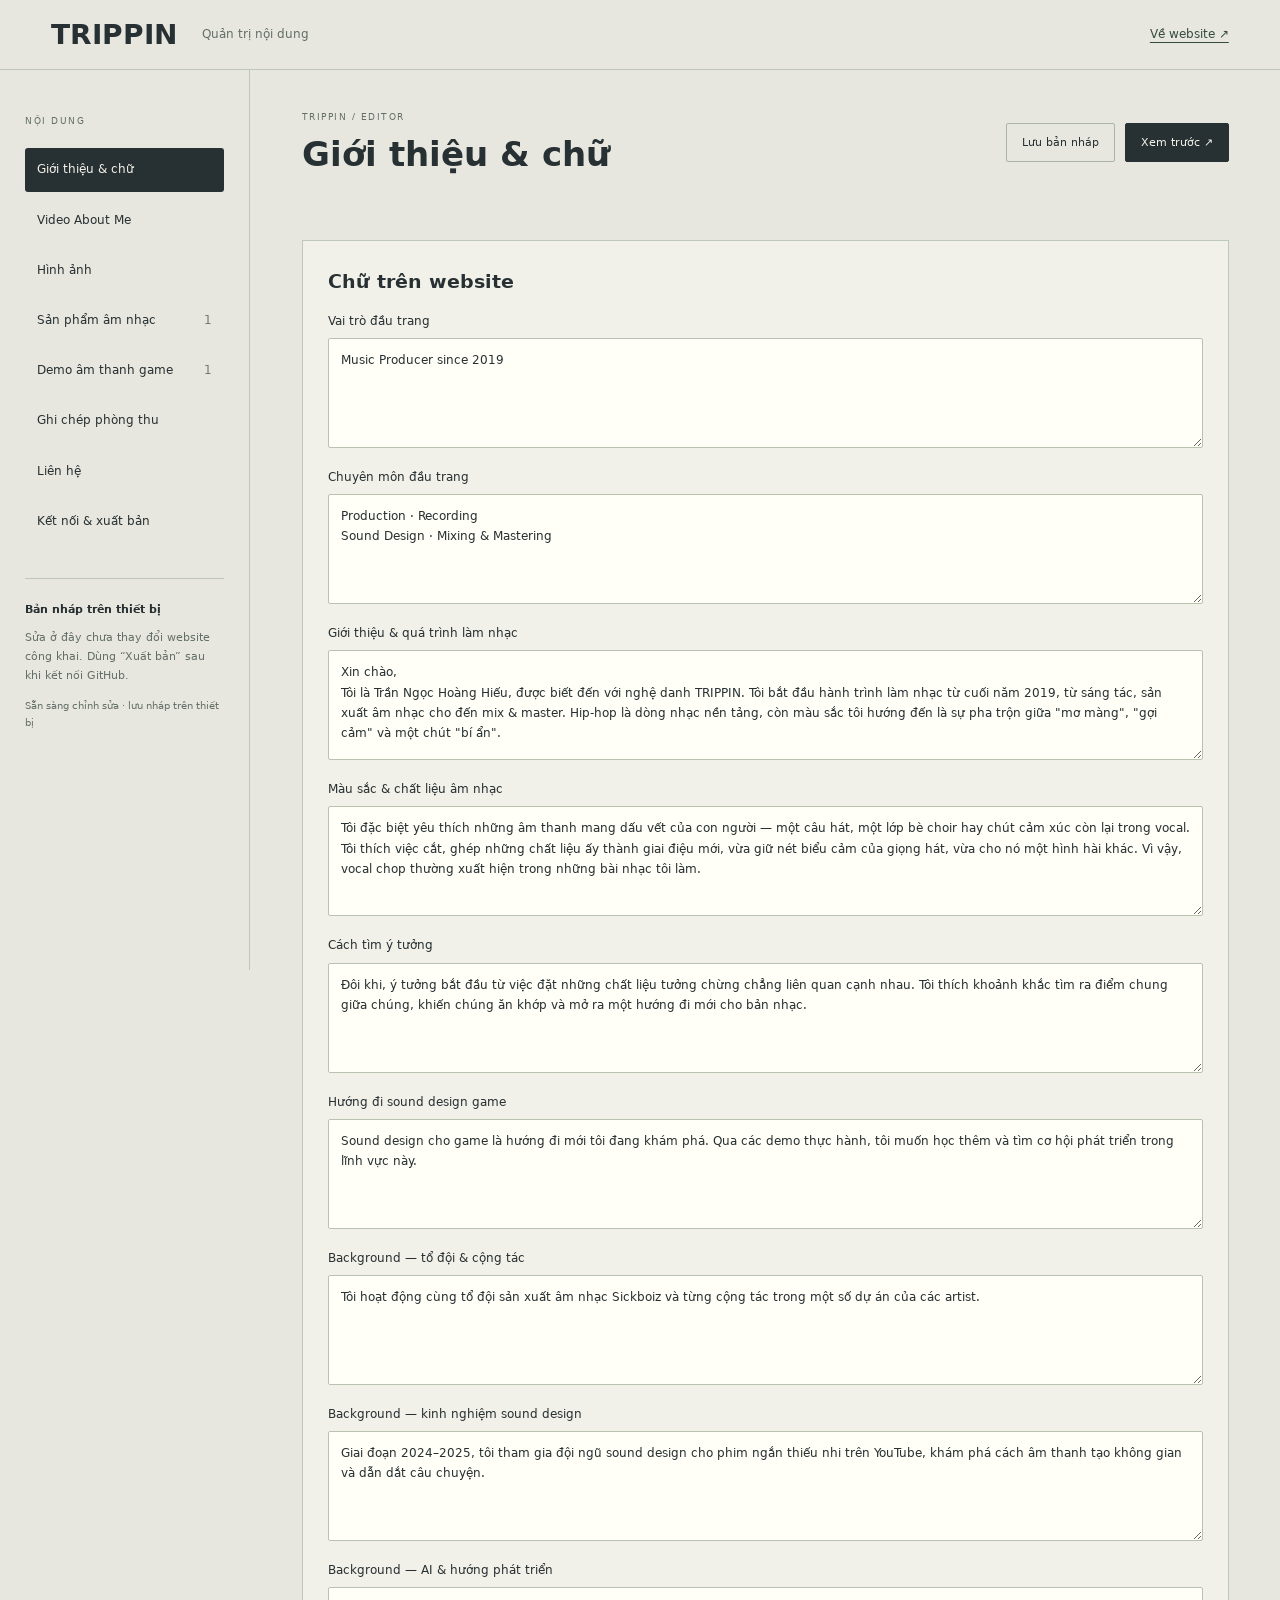
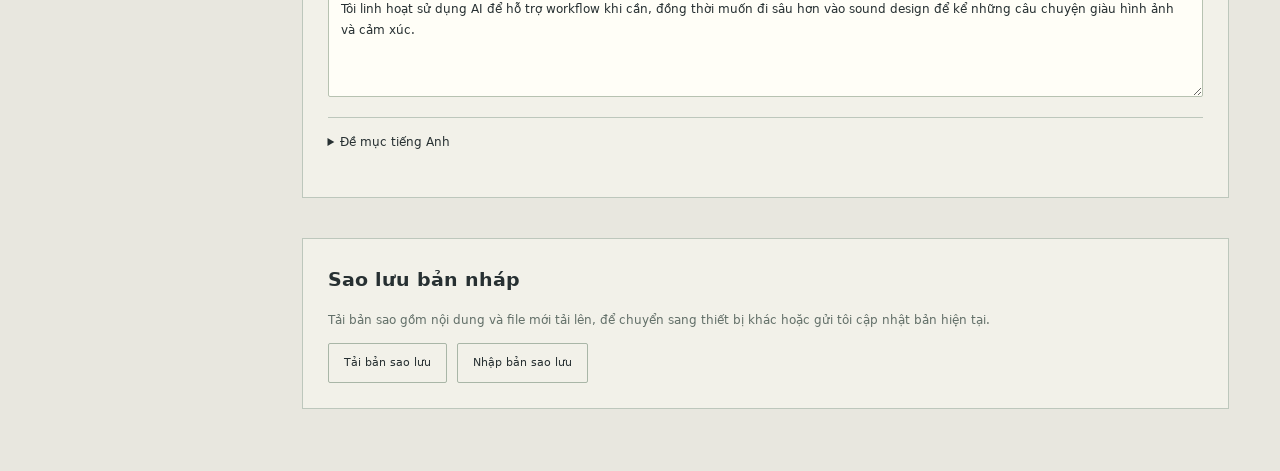
==== admin.html @ eca62a01 "Publish TRIPPIN music portfolio with editor and samurai visuals" ====
<!doctype html><html lang="vi"><head><meta charset="utf-8"><meta name="viewport" content="width=device-width,initial-scale=1"><meta name="robots" content="noindex,nofollow"><title>TRIPPIN — Quản trị nội dung</title><link rel="stylesheet" href="fonts.css?v=19"><link rel="stylesheet" href="admin.css?v=19"><script defer src="editor-store.js"></script><script defer src="publisher.js"></script><script defer src="youtube-preview.js"></script><script defer src="admin.js"></script></head><body>
<header><a href="./" class="brand">TRIPPIN</a><span>Quản trị nội dung</span><a href="./" class="back">Về website ↗</a></header>
<div class="workspace"><aside><p class="eyebrow">NỘI DUNG</p><nav aria-label="Các mục chỉnh sửa"><button data-tab="intro" class="active">Giới thiệu & chữ</button><button data-tab="aboutVideos">Video About Me</button><button data-tab="images">Hình ảnh</button><button data-tab="music">Sản phẩm âm nhạc <span id="musicCount">0</span></button><button data-tab="games">Demo âm thanh game <span id="gameCount">0</span></button><button data-tab="notes">Ghi chép phòng thu</button><button data-tab="contact">Liên hệ</button><button data-tab="publish">Kết nối & xuất bản</button></nav><div class="draft-note"><strong>Bản nháp trên thiết bị</strong><p>Sửa ở đây chưa thay đổi website công khai. Dùng “Xuất bản” sau khi kết nối GitHub.</p><span id="draftStatus" role="status">Đang tải…</span></div></aside>
<main><div class="toolbar"><div><span class="eyebrow">TRIPPIN / EDITOR</span><h1 id="panelTitle">Giới thiệu & chữ</h1></div><div class="toolbar-buttons"><button id="saveDraft" class="button">Lưu bản nháp</button><button id="preview" class="button dark">Xem trước ↗</button></div></div><p id="notice" class="notice" role="status" aria-live="polite"></p><div id="editorPanel"></div>
<section id="publishPanel" hidden><div class="card"><h2>Kết nối GitHub</h2><p>Thiết lập một lần để đưa portfolio lên địa chỉ miễn phí không có chữ “chatgpt”. Những lần sau, bạn chỉnh nội dung tại đây rồi xuất bản.</p><ol><li>Tạo repository <strong>trippin</strong>, chọn <strong>Public</strong> và bật <strong>Add README</strong>. <a href="https://github.com/new?name=trippin" target="_blank" rel="noopener noreferrer">Tạo repository ↗</a></li><li>Tạo mã truy cập giới hạn cho repository này, quyền <strong>Contents: Read and write</strong>. <a href="https://github.com/settings/personal-access-tokens/new" target="_blank" rel="noopener noreferrer">Tạo mã truy cập ↗</a></li><li>Điền bên dưới và kết nối. Sau lần xuất bản đầu, bật GitHub Pages theo hướng dẫn hiện ra.</li></ol><div class="form-grid"><label>Tài khoản GitHub<input id="githubOwner" autocomplete="off" value="hoanghieusoundwork"></label><label>Repository<input id="githubRepo" autocomplete="off" value="trippin"></label></div><label>Mã truy cập GitHub<input id="githubToken" type="password" autocomplete="off" placeholder="Chỉ nhập tại đây; không gửi trong cuộc trò chuyện"></label><p class="help">Mã chỉ được giữ trong phiên đang mở và gửi trực tiếp đến GitHub. Khi tải lại trang, bạn cần kết nối lại.</p><div class="actions"><button id="connect" class="button dark">Kết nối GitHub</button><button id="disconnect" class="button" disabled>Ngắt kết nối</button><button id="loadRemote" class="button" disabled>Tải nội dung đã xuất bản</button></div><p id="connectionStatus" role="status">Chưa kết nối. Bạn vẫn có thể sửa và xem trước bản nháp.</p></div><div class="card"><h2>Xuất bản nội dung</h2><p>Bản đang xem trên thiết bị sẽ được ghi vào repository đã chọn. Bản lưu trên GitHub tồn tại giữa các thiết bị; website cần GitHub Pages để đưa thay đổi ra công khai.</p><button id="publish" class="button dark" disabled>Xuất bản lên GitHub</button><p id="publishStatus" role="status" aria-live="polite"></p><div id="publishResult"></div></div></section>
<section class="backup card"><h2>Sao lưu bản nháp</h2><p>Tải bản sao gồm nội dung và file mới tải lên, để chuyển sang thiết bị khác hoặc gửi tôi cập nhật bản hiện tại.</p><div class="actions"><button id="exportBackup" class="button">Tải bản sao lưu</button><label class="file-label button">Nhập bản sao lưu<input id="importBackup" type="file" accept="application/json,.json"></label></div></section>
</main></div>
<dialog id="confirmDialog" aria-labelledby="confirmTitle"><h2 id="confirmTitle">Xác nhận</h2><p id="confirmMessage"></p><div class="actions"><button id="cancelConfirm" class="button">Hủy</button><button id="acceptConfirm" class="button dark">Tiếp tục</button></div></dialog>
</body></html>
---- fonts.css ----
@font-face{font-family:TrippinSans;src:url('assets/fonts/trippin-sans-regular.woff') format('woff');font-display:swap;font-weight:400;font-style:normal}
@font-face{font-family:TrippinSans;src:url('assets/fonts/trippin-sans-bold.woff') format('woff');font-display:swap;font-weight:700;font-style:normal}
---- admin.css ----
:root{--bg:#e8e7df;--ink:#273032;--muted:#637069;--line:#bdc7bc;--panel:#f2f1e9;--accent:#354b40}*{box-sizing:border-box}body{margin:0;background:var(--bg);color:var(--ink);font:14px/1.6 TrippinSans,Arial,Helvetica,sans-serif}button,input,textarea{font:inherit}button{cursor:pointer}a{color:var(--accent);text-underline-offset:4px}button:focus-visible,a:focus-visible,input:focus-visible,textarea:focus-visible{outline:2px solid #58835b;outline-offset:3px}header{display:flex;gap:25px;align-items:center;padding:18px 4%;border-bottom:1px solid var(--line)}.brand{font:700 28px TrippinSans,Arial,sans-serif;text-decoration:none;color:var(--ink)}header>span{font-size:12px;color:var(--muted)}.back{margin-left:auto;font-size:12px}.workspace{display:grid;grid-template-columns:250px 1fr;max-width:1500px;margin:auto}aside{border-right:1px solid var(--line);padding:35px 25px;position:sticky;top:0;height:100dvh}.eyebrow{font-size:9px;letter-spacing:1.5px;color:var(--muted);display:block}aside nav{display:flex;flex-direction:column;gap:7px;margin-top:20px}aside nav button{background:none;border:0;padding:12px;text-align:left;color:var(--ink);font-size:12px;border-radius:3px}aside nav button.active{background:var(--ink);color:var(--panel)}aside nav button span{float:right;opacity:.6}.draft-note{margin-top:35px;padding-top:22px;border-top:1px solid var(--line);font-size:11px;color:var(--muted)}.draft-note strong{color:var(--ink)}.draft-note p{line-height:1.7}.draft-note>span{font-size:10px}main{padding:40px 5%;max-width:1150px;width:100%}.toolbar{display:flex;align-items:center;justify-content:space-between;gap:20px;margin-bottom:25px}h1{font:700 34px/1.2 TrippinSans,Arial,sans-serif;margin:10px 0 0}h2{font-size:19px;font-weight:700;margin:0 0 15px}h3{font-size:14px;margin:0}.button{display:inline-flex;align-items:center;justify-content:center;background:none;color:var(--ink);border:1px solid #a9b6a7;padding:10px 15px;cursor:pointer;font-size:11px;border-radius:2px;text-decoration:none}.button:hover{background:#d4ddce}.button.dark{background:var(--ink);color:var(--panel);border-color:var(--ink)}.button:disabled{opacity:.45;cursor:not-allowed}.toolbar-buttons,.actions{display:flex;gap:10px;flex-wrap:wrap}.card{padding:25px;background:var(--panel);border:1px solid var(--line);margin-bottom:22px}.card p,.card li{font-size:12px;color:var(--muted);line-height:1.8}.card ol{padding-left:20px}.card li{margin-bottom:10px}label{display:block;margin:0 0 20px;font-size:12px;color:var(--ink)}label .help{display:block;margin:7px 0 0}input:not([type=file]),textarea{display:block;width:100%;background:#fffef7;border:1px solid #b7c2b1;padding:11px 12px;color:var(--ink);margin-top:7px;border-radius:2px}textarea{resize:vertical;min-height:110px;line-height:1.7}input[type=file]{display:block;margin-top:10px;font-size:11px;max-width:100%}.help{font-size:10px;color:var(--muted);font-weight:normal}.form-grid{display:grid;grid-template-columns:1fr 1fr;gap:20px}.notice{font-size:12px;margin:0 0 20px;min-height:20px;color:#375841}.notice.error{color:#963927}.backup{margin-top:40px}.file-label{margin:0}.file-label input{display:none}.item-head{display:flex;justify-content:space-between;align-items:center;margin-bottom:22px}.item-actions{display:flex;gap:6px}.item-actions .button{padding:6px 9px;font-size:10px}.image-preview{display:block;max-height:180px;max-width:100%;object-fit:contain;margin:12px 0;background:#c9d0c5}.media-field{padding:15px;border:1px solid #d0d6c9;margin-bottom:18px}.media-field label{margin-bottom:8px}.media-field .help{margin:5px 0}#publishStatus,#connectionStatus{font-size:12px;white-space:pre-line}#publishResult a{display:block;font-size:12px;margin:10px 0}.empty{padding:20px 0;color:var(--muted);font-size:12px}dialog{max-width:500px;width:calc(100% - 30px);border:1px solid var(--line);background:var(--panel);color:var(--ink);padding:30px}dialog::backdrop{background:#182522b0}dialog p{font-size:13px;white-space:pre-line}details{border-top:1px solid var(--line);padding-top:15px;margin-top:20px}summary{cursor:pointer;font-size:12px;margin-bottom:20px}[hidden]{display:none!important}@media(max-width:950px){.workspace{grid-template-columns:200px 1fr}aside{padding:30px 16px}main{padding:30px 4%}.toolbar{display:block}.toolbar-buttons{margin-top:20px}.toolbar h1{font-size:30px}}@media(max-width:650px){header{padding:17px 5%;gap:15px}header>span{font-size:10px}.back{font-size:10px}.workspace{display:block}aside{height:auto;position:static;padding:18px 5%;border-right:0;border-bottom:1px solid var(--line)}aside>.eyebrow,.draft-note{display:none}aside nav{flex-direction:row;overflow:auto;gap:8px;margin:0}aside nav button{white-space:nowrap;padding:9px 12px;font-size:10px}aside nav button span{float:none;margin-left:7px}main{padding:25px 5%}.card{padding:20px}.form-grid{grid-template-columns:1fr;gap:0}.item-head{align-items:flex-start;gap:15px}.item-actions{flex-wrap:wrap}.toolbar h1{font-size:29px}.button{padding:10px 12px}.card h2{font-size:18px}}
select{display:block;width:100%;font:inherit;padding:12px;margin-top:8px;border:1px solid #b7bcb3;background:#fff;color:#273032}select:focus-visible{outline:2px solid #935b43;outline-offset:2px}
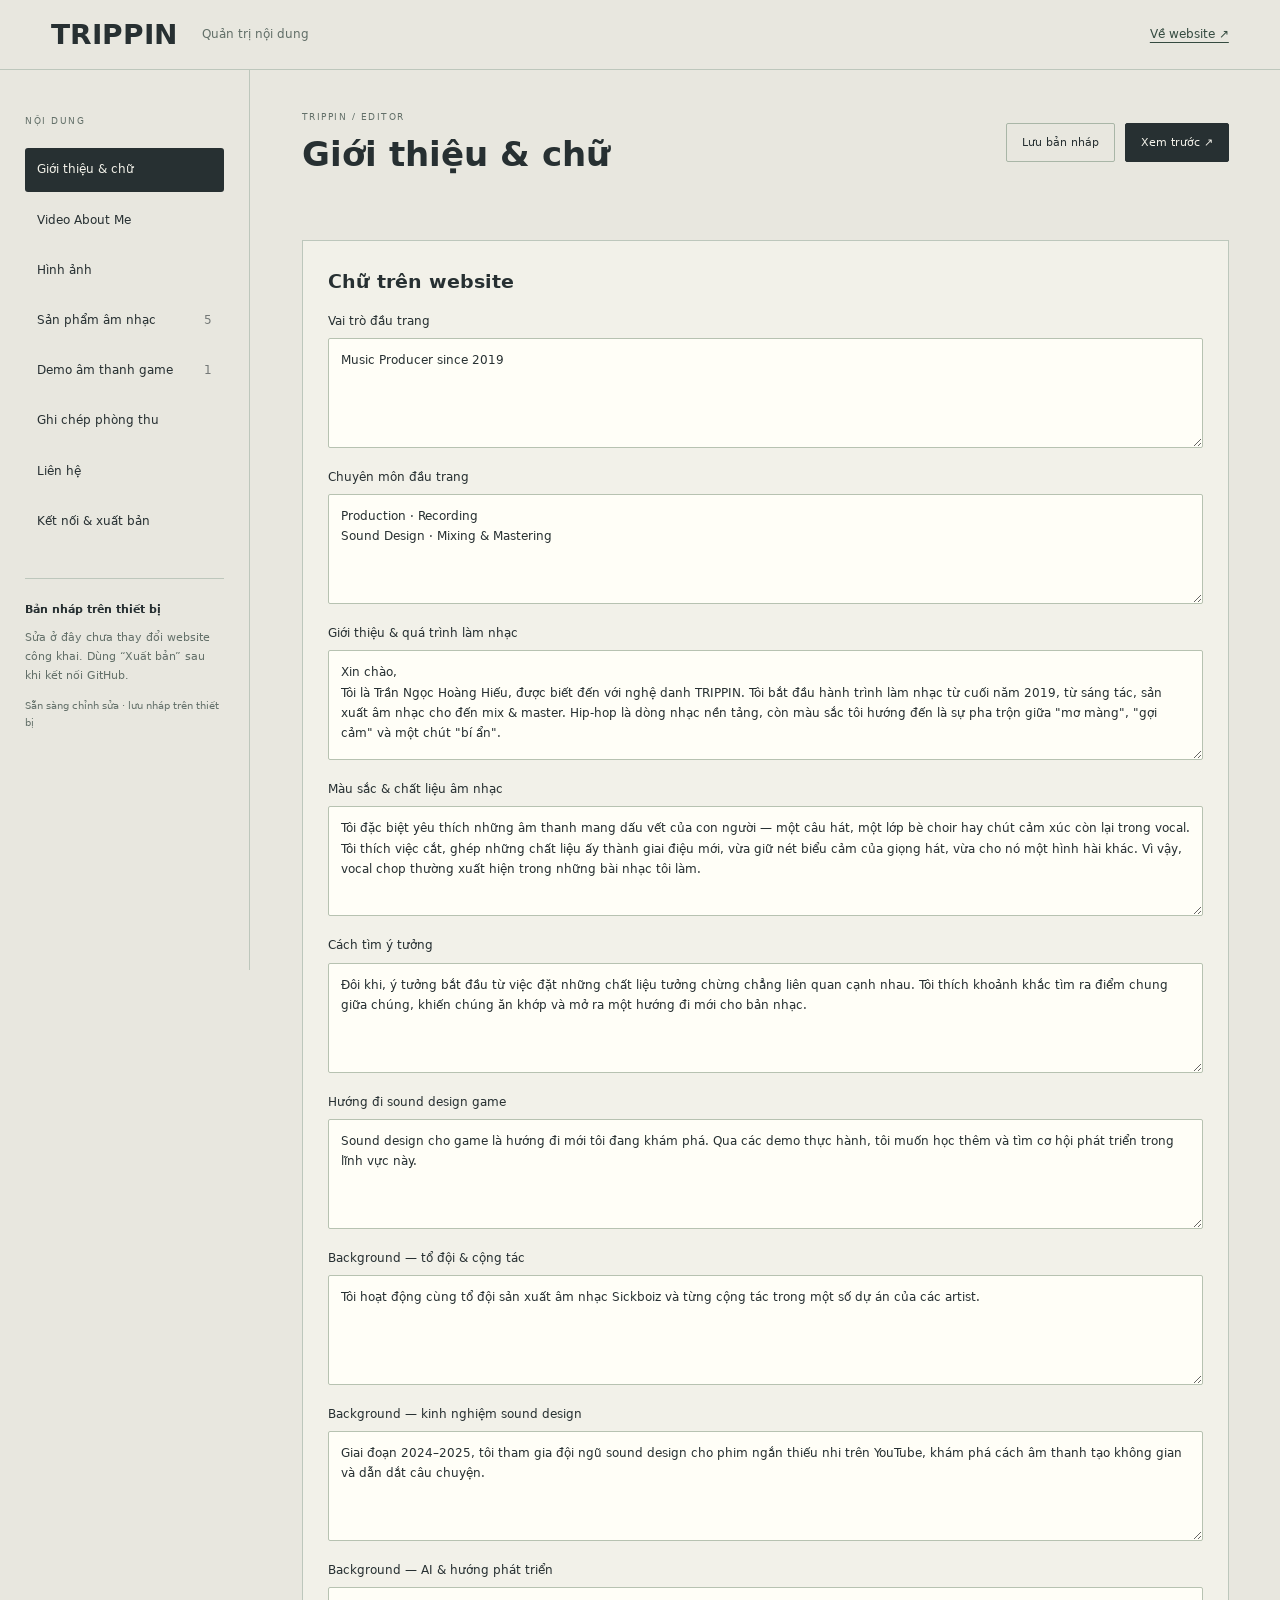
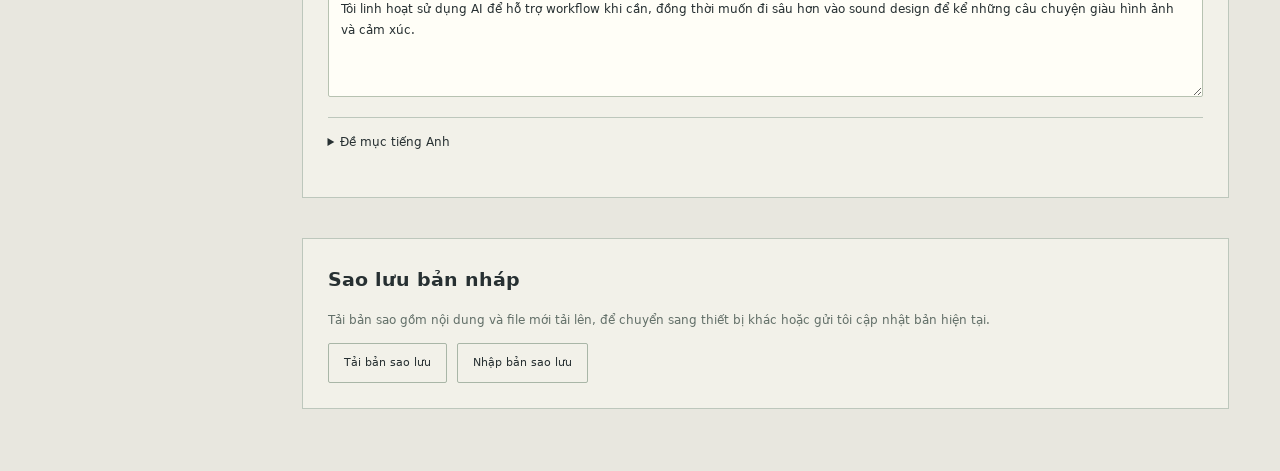
==== commit db5a5d61: "Add selected releases, Sick Flavors artwork and timed previews" ====
--- a/admin.html
+++ b/admin.html
@@ -1,4 +1,4 @@
-<!doctype html><html lang="vi"><head><meta charset="utf-8"><meta name="viewport" content="width=device-width,initial-scale=1"><meta name="robots" content="noindex,nofollow"><title>TRIPPIN — Quản trị nội dung</title><link rel="stylesheet" href="fonts.css?v=19"><link rel="stylesheet" href="admin.css?v=19"><script defer src="editor-store.js"></script><script defer src="publisher.js"></script><script defer src="youtube-preview.js"></script><script defer src="admin.js"></script></head><body>
+<!doctype html><html lang="vi"><head><meta charset="utf-8"><meta name="viewport" content="width=device-width,initial-scale=1"><meta name="robots" content="noindex,nofollow"><title>TRIPPIN — Quản trị nội dung</title><link rel="stylesheet" href="fonts.css?v=19"><link rel="stylesheet" href="admin.css?v=19"><script defer src="editor-store.js"></script><script defer src="publisher.js"></script><script defer src="youtube-preview.js?v=2"></script><script defer src="admin.js?v=31"></script></head><body>
 <header><a href="./" class="brand">TRIPPIN</a><span>Quản trị nội dung</span><a href="./" class="back">Về website ↗</a></header>
 <div class="workspace"><aside><p class="eyebrow">NỘI DUNG</p><nav aria-label="Các mục chỉnh sửa"><button data-tab="intro" class="active">Giới thiệu & chữ</button><button data-tab="aboutVideos">Video About Me</button><button data-tab="images">Hình ảnh</button><button data-tab="music">Sản phẩm âm nhạc <span id="musicCount">0</span></button><button data-tab="games">Demo âm thanh game <span id="gameCount">0</span></button><button data-tab="notes">Ghi chép phòng thu</button><button data-tab="contact">Liên hệ</button><button data-tab="publish">Kết nối & xuất bản</button></nav><div class="draft-note"><strong>Bản nháp trên thiết bị</strong><p>Sửa ở đây chưa thay đổi website công khai. Dùng “Xuất bản” sau khi kết nối GitHub.</p><span id="draftStatus" role="status">Đang tải…</span></div></aside>
 <main><div class="toolbar"><div><span class="eyebrow">TRIPPIN / EDITOR</span><h1 id="panelTitle">Giới thiệu & chữ</h1></div><div class="toolbar-buttons"><button id="saveDraft" class="button">Lưu bản nháp</button><button id="preview" class="button dark">Xem trước ↗</button></div></div><p id="notice" class="notice" role="status" aria-live="polite"></p><div id="editorPanel"></div>
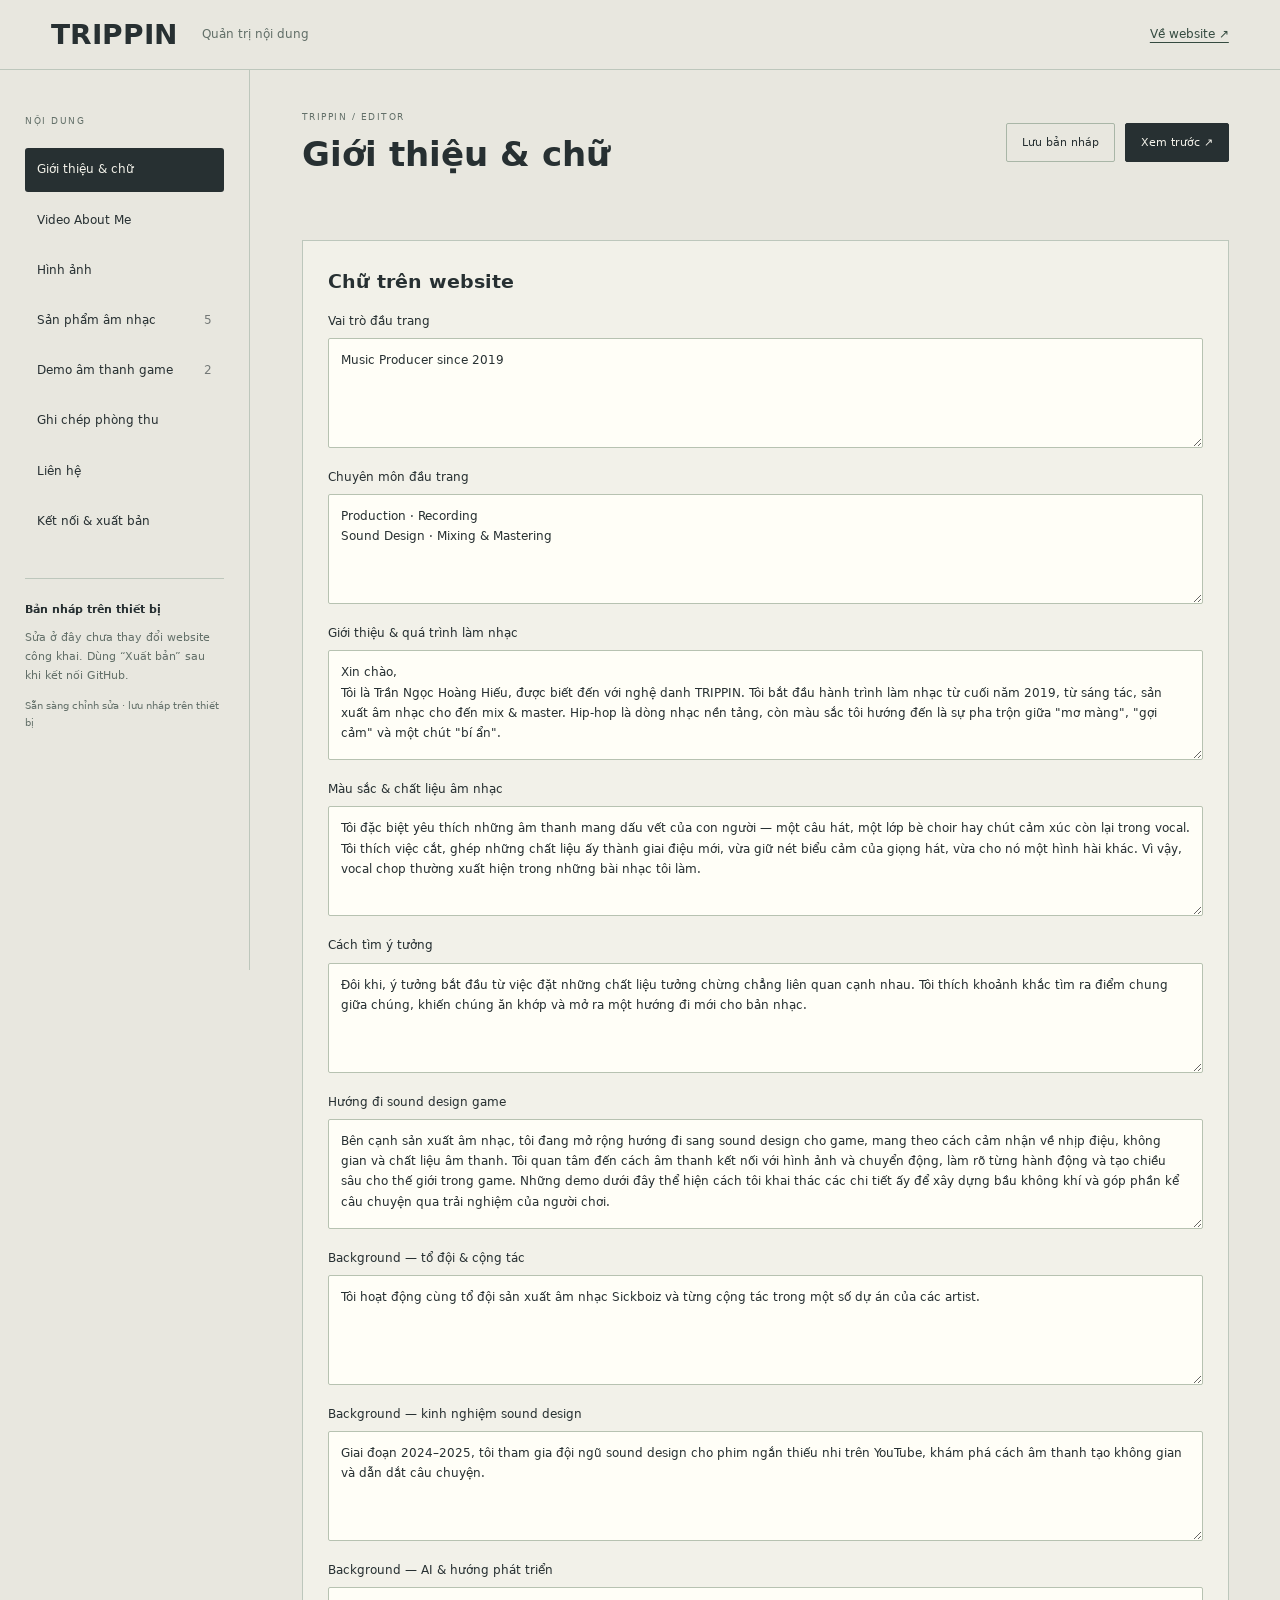
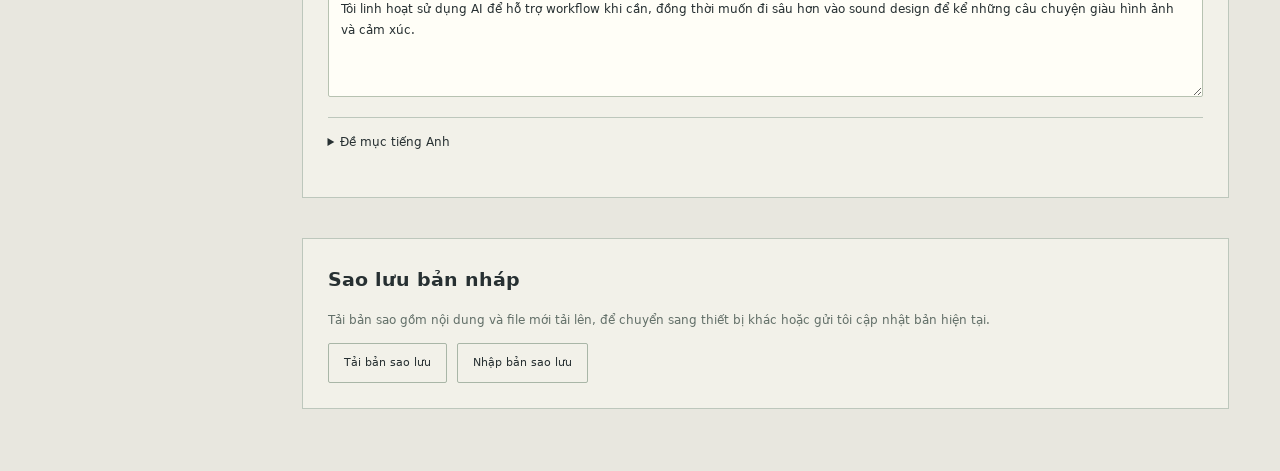
==== commit 8d7a1aef: "Consolidate GOSU demo notes and clarify sound design approach" ====
--- a/admin.html
+++ b/admin.html
@@ -1,4 +1,4 @@
-<!doctype html><html lang="vi"><head><meta charset="utf-8"><meta name="viewport" content="width=device-width,initial-scale=1"><meta name="robots" content="noindex,nofollow"><title>TRIPPIN — Quản trị nội dung</title><link rel="stylesheet" href="fonts.css?v=19"><link rel="stylesheet" href="admin.css?v=19"><script defer src="editor-store.js"></script><script defer src="publisher.js"></script><script defer src="youtube-preview.js?v=2"></script><script defer src="admin.js?v=31"></script></head><body>
+<!doctype html><html lang="vi"><head><meta charset="utf-8"><meta name="viewport" content="width=device-width,initial-scale=1"><meta name="robots" content="noindex,nofollow"><title>TRIPPIN — Quản trị nội dung</title><link rel="stylesheet" href="fonts.css?v=19"><link rel="stylesheet" href="admin.css?v=19"><script defer src="editor-store.js"></script><script defer src="publisher.js"></script><script defer src="youtube-preview.js?v=2"></script><script defer src="admin.js?v=32"></script></head><body>
 <header><a href="./" class="brand">TRIPPIN</a><span>Quản trị nội dung</span><a href="./" class="back">Về website ↗</a></header>
 <div class="workspace"><aside><p class="eyebrow">NỘI DUNG</p><nav aria-label="Các mục chỉnh sửa"><button data-tab="intro" class="active">Giới thiệu & chữ</button><button data-tab="aboutVideos">Video About Me</button><button data-tab="images">Hình ảnh</button><button data-tab="music">Sản phẩm âm nhạc <span id="musicCount">0</span></button><button data-tab="games">Demo âm thanh game <span id="gameCount">0</span></button><button data-tab="notes">Ghi chép phòng thu</button><button data-tab="contact">Liên hệ</button><button data-tab="publish">Kết nối & xuất bản</button></nav><div class="draft-note"><strong>Bản nháp trên thiết bị</strong><p>Sửa ở đây chưa thay đổi website công khai. Dùng “Xuất bản” sau khi kết nối GitHub.</p><span id="draftStatus" role="status">Đang tải…</span></div></aside>
 <main><div class="toolbar"><div><span class="eyebrow">TRIPPIN / EDITOR</span><h1 id="panelTitle">Giới thiệu & chữ</h1></div><div class="toolbar-buttons"><button id="saveDraft" class="button">Lưu bản nháp</button><button id="preview" class="button dark">Xem trước ↗</button></div></div><p id="notice" class="notice" role="status" aria-live="polite"></p><div id="editorPanel"></div>
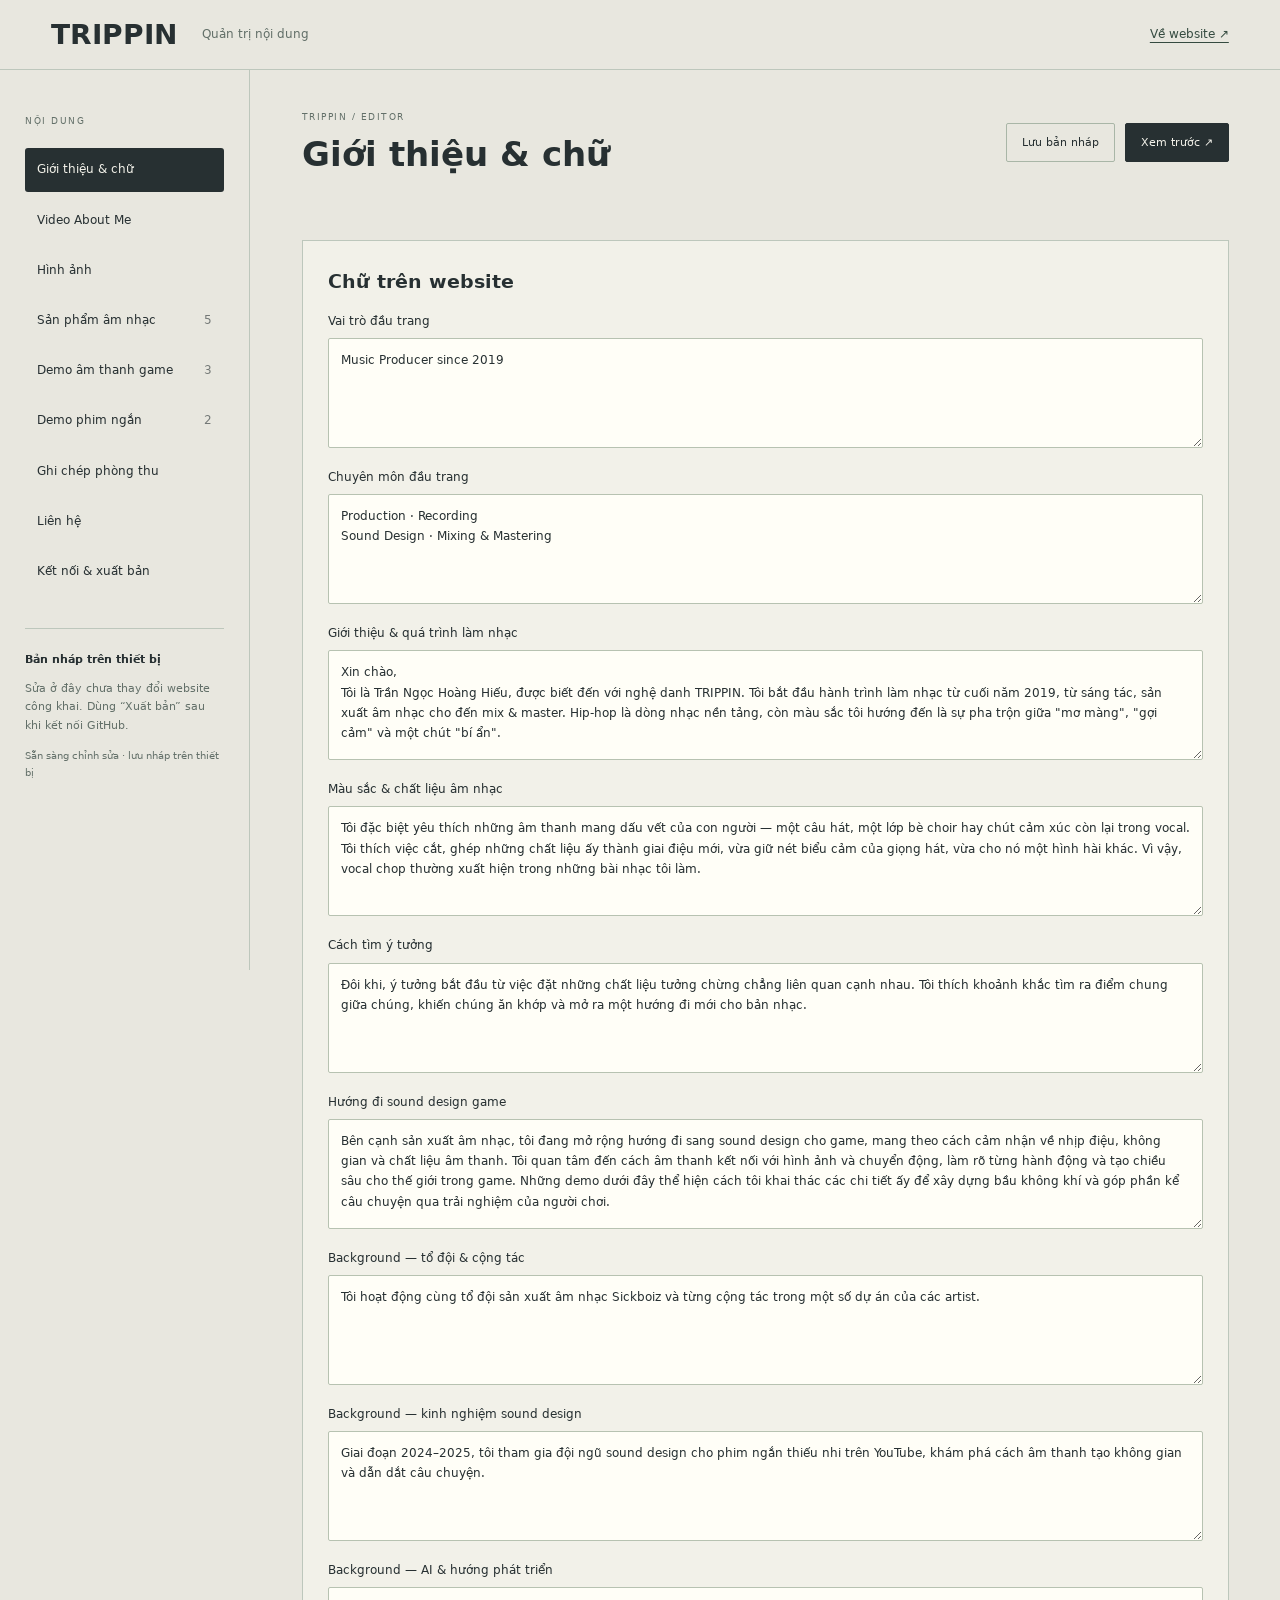
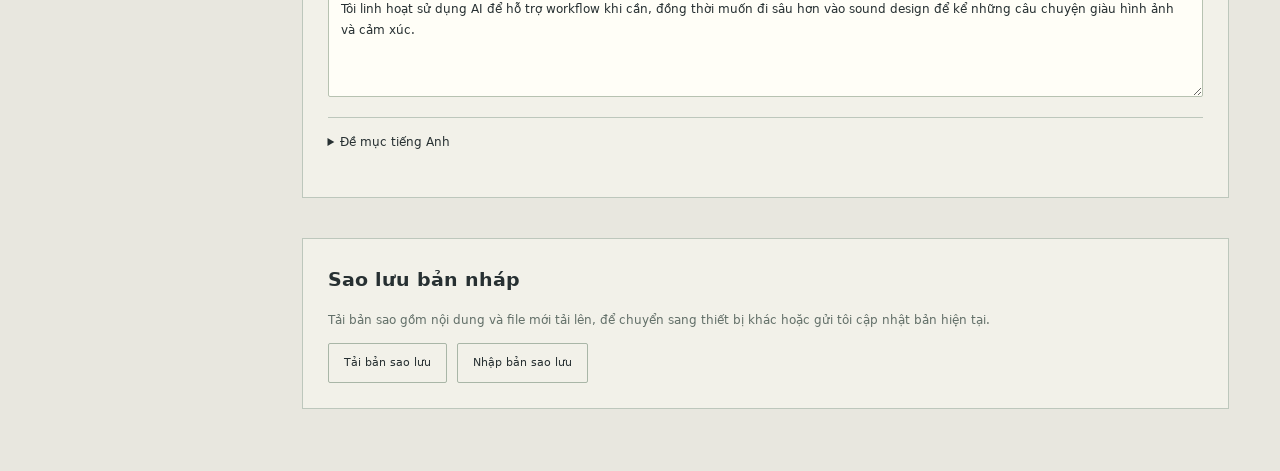
==== commit b834a303: "Add children's short film audio section with two playable demos" ====
--- a/admin.html
+++ b/admin.html
@@ -1,6 +1,6 @@
-<!doctype html><html lang="vi"><head><meta charset="utf-8"><meta name="viewport" content="width=device-width,initial-scale=1"><meta name="robots" content="noindex,nofollow"><title>TRIPPIN — Quản trị nội dung</title><link rel="stylesheet" href="fonts.css?v=19"><link rel="stylesheet" href="admin.css?v=19"><script defer src="editor-store.js"></script><script defer src="publisher.js"></script><script defer src="youtube-preview.js?v=2"></script><script defer src="admin.js?v=32"></script></head><body>
+<!doctype html><html lang="vi"><head><meta charset="utf-8"><meta name="viewport" content="width=device-width,initial-scale=1"><meta name="robots" content="noindex,nofollow"><title>TRIPPIN — Quản trị nội dung</title><link rel="stylesheet" href="fonts.css?v=19"><link rel="stylesheet" href="admin.css?v=19"><script defer src="editor-store.js"></script><script defer src="publisher.js"></script><script defer src="youtube-preview.js?v=2"></script><script defer src="admin.js?v=33"></script></head><body>
 <header><a href="./" class="brand">TRIPPIN</a><span>Quản trị nội dung</span><a href="./" class="back">Về website ↗</a></header>
-<div class="workspace"><aside><p class="eyebrow">NỘI DUNG</p><nav aria-label="Các mục chỉnh sửa"><button data-tab="intro" class="active">Giới thiệu & chữ</button><button data-tab="aboutVideos">Video About Me</button><button data-tab="images">Hình ảnh</button><button data-tab="music">Sản phẩm âm nhạc <span id="musicCount">0</span></button><button data-tab="games">Demo âm thanh game <span id="gameCount">0</span></button><button data-tab="notes">Ghi chép phòng thu</button><button data-tab="contact">Liên hệ</button><button data-tab="publish">Kết nối & xuất bản</button></nav><div class="draft-note"><strong>Bản nháp trên thiết bị</strong><p>Sửa ở đây chưa thay đổi website công khai. Dùng “Xuất bản” sau khi kết nối GitHub.</p><span id="draftStatus" role="status">Đang tải…</span></div></aside>
+<div class="workspace"><aside><p class="eyebrow">NỘI DUNG</p><nav aria-label="Các mục chỉnh sửa"><button data-tab="intro" class="active">Giới thiệu & chữ</button><button data-tab="aboutVideos">Video About Me</button><button data-tab="images">Hình ảnh</button><button data-tab="music">Sản phẩm âm nhạc <span id="musicCount">0</span></button><button data-tab="games">Demo âm thanh game <span id="gameCount">0</span></button><button data-tab="films">Demo phim ngắn <span id="filmCount">0</span></button><button data-tab="notes">Ghi chép phòng thu</button><button data-tab="contact">Liên hệ</button><button data-tab="publish">Kết nối & xuất bản</button></nav><div class="draft-note"><strong>Bản nháp trên thiết bị</strong><p>Sửa ở đây chưa thay đổi website công khai. Dùng “Xuất bản” sau khi kết nối GitHub.</p><span id="draftStatus" role="status">Đang tải…</span></div></aside>
 <main><div class="toolbar"><div><span class="eyebrow">TRIPPIN / EDITOR</span><h1 id="panelTitle">Giới thiệu & chữ</h1></div><div class="toolbar-buttons"><button id="saveDraft" class="button">Lưu bản nháp</button><button id="preview" class="button dark">Xem trước ↗</button></div></div><p id="notice" class="notice" role="status" aria-live="polite"></p><div id="editorPanel"></div>
 <section id="publishPanel" hidden><div class="card"><h2>Kết nối GitHub</h2><p>Thiết lập một lần để đưa portfolio lên địa chỉ miễn phí không có chữ “chatgpt”. Những lần sau, bạn chỉnh nội dung tại đây rồi xuất bản.</p><ol><li>Tạo repository <strong>trippin</strong>, chọn <strong>Public</strong> và bật <strong>Add README</strong>. <a href="https://github.com/new?name=trippin" target="_blank" rel="noopener noreferrer">Tạo repository ↗</a></li><li>Tạo mã truy cập giới hạn cho repository này, quyền <strong>Contents: Read and write</strong>. <a href="https://github.com/settings/personal-access-tokens/new" target="_blank" rel="noopener noreferrer">Tạo mã truy cập ↗</a></li><li>Điền bên dưới và kết nối. Sau lần xuất bản đầu, bật GitHub Pages theo hướng dẫn hiện ra.</li></ol><div class="form-grid"><label>Tài khoản GitHub<input id="githubOwner" autocomplete="off" value="hoanghieusoundwork"></label><label>Repository<input id="githubRepo" autocomplete="off" value="trippin"></label></div><label>Mã truy cập GitHub<input id="githubToken" type="password" autocomplete="off" placeholder="Chỉ nhập tại đây; không gửi trong cuộc trò chuyện"></label><p class="help">Mã chỉ được giữ trong phiên đang mở và gửi trực tiếp đến GitHub. Khi tải lại trang, bạn cần kết nối lại.</p><div class="actions"><button id="connect" class="button dark">Kết nối GitHub</button><button id="disconnect" class="button" disabled>Ngắt kết nối</button><button id="loadRemote" class="button" disabled>Tải nội dung đã xuất bản</button></div><p id="connectionStatus" role="status">Chưa kết nối. Bạn vẫn có thể sửa và xem trước bản nháp.</p></div><div class="card"><h2>Xuất bản nội dung</h2><p>Bản đang xem trên thiết bị sẽ được ghi vào repository đã chọn. Bản lưu trên GitHub tồn tại giữa các thiết bị; website cần GitHub Pages để đưa thay đổi ra công khai.</p><button id="publish" class="button dark" disabled>Xuất bản lên GitHub</button><p id="publishStatus" role="status" aria-live="polite"></p><div id="publishResult"></div></div></section>
 <section class="backup card"><h2>Sao lưu bản nháp</h2><p>Tải bản sao gồm nội dung và file mới tải lên, để chuyển sang thiết bị khác hoặc gửi tôi cập nhật bản hiện tại.</p><div class="actions"><button id="exportBackup" class="button">Tải bản sao lưu</button><label class="file-label button">Nhập bản sao lưu<input id="importBackup" type="file" accept="application/json,.json"></label></div></section>
